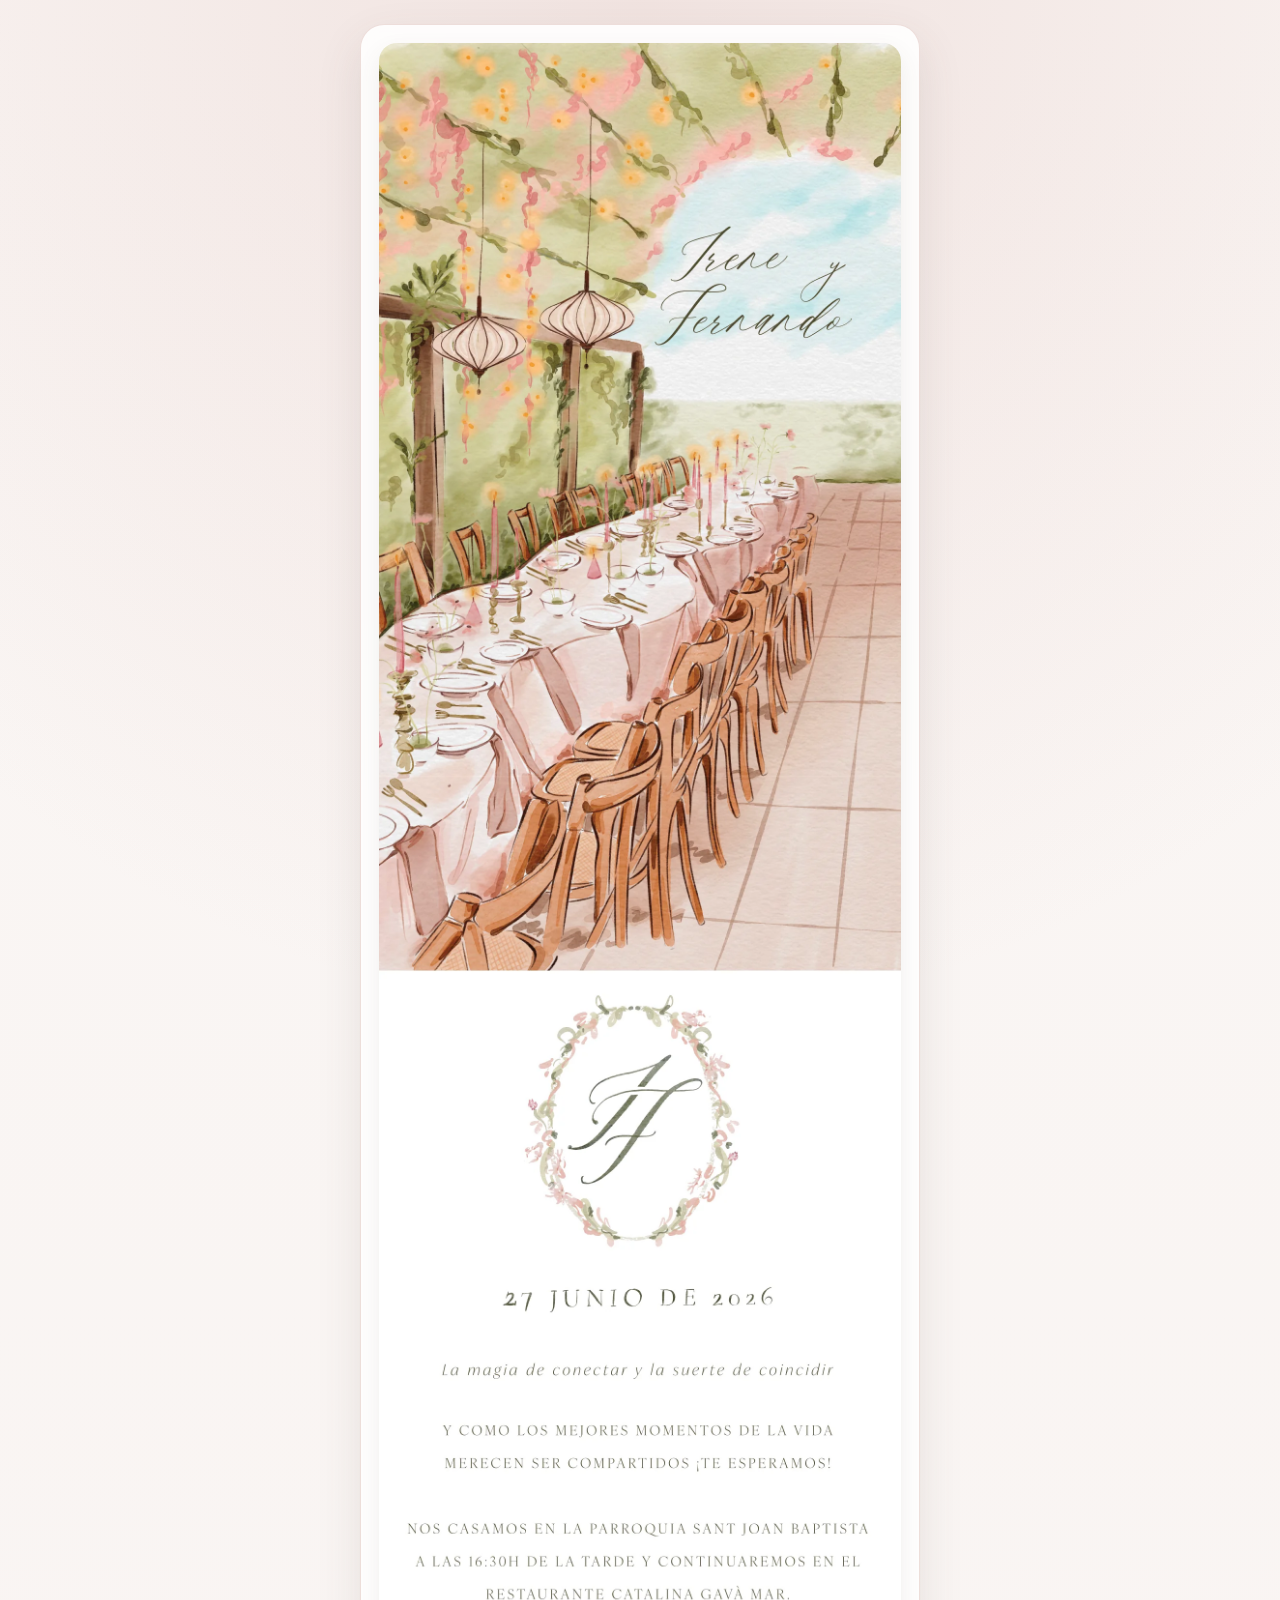
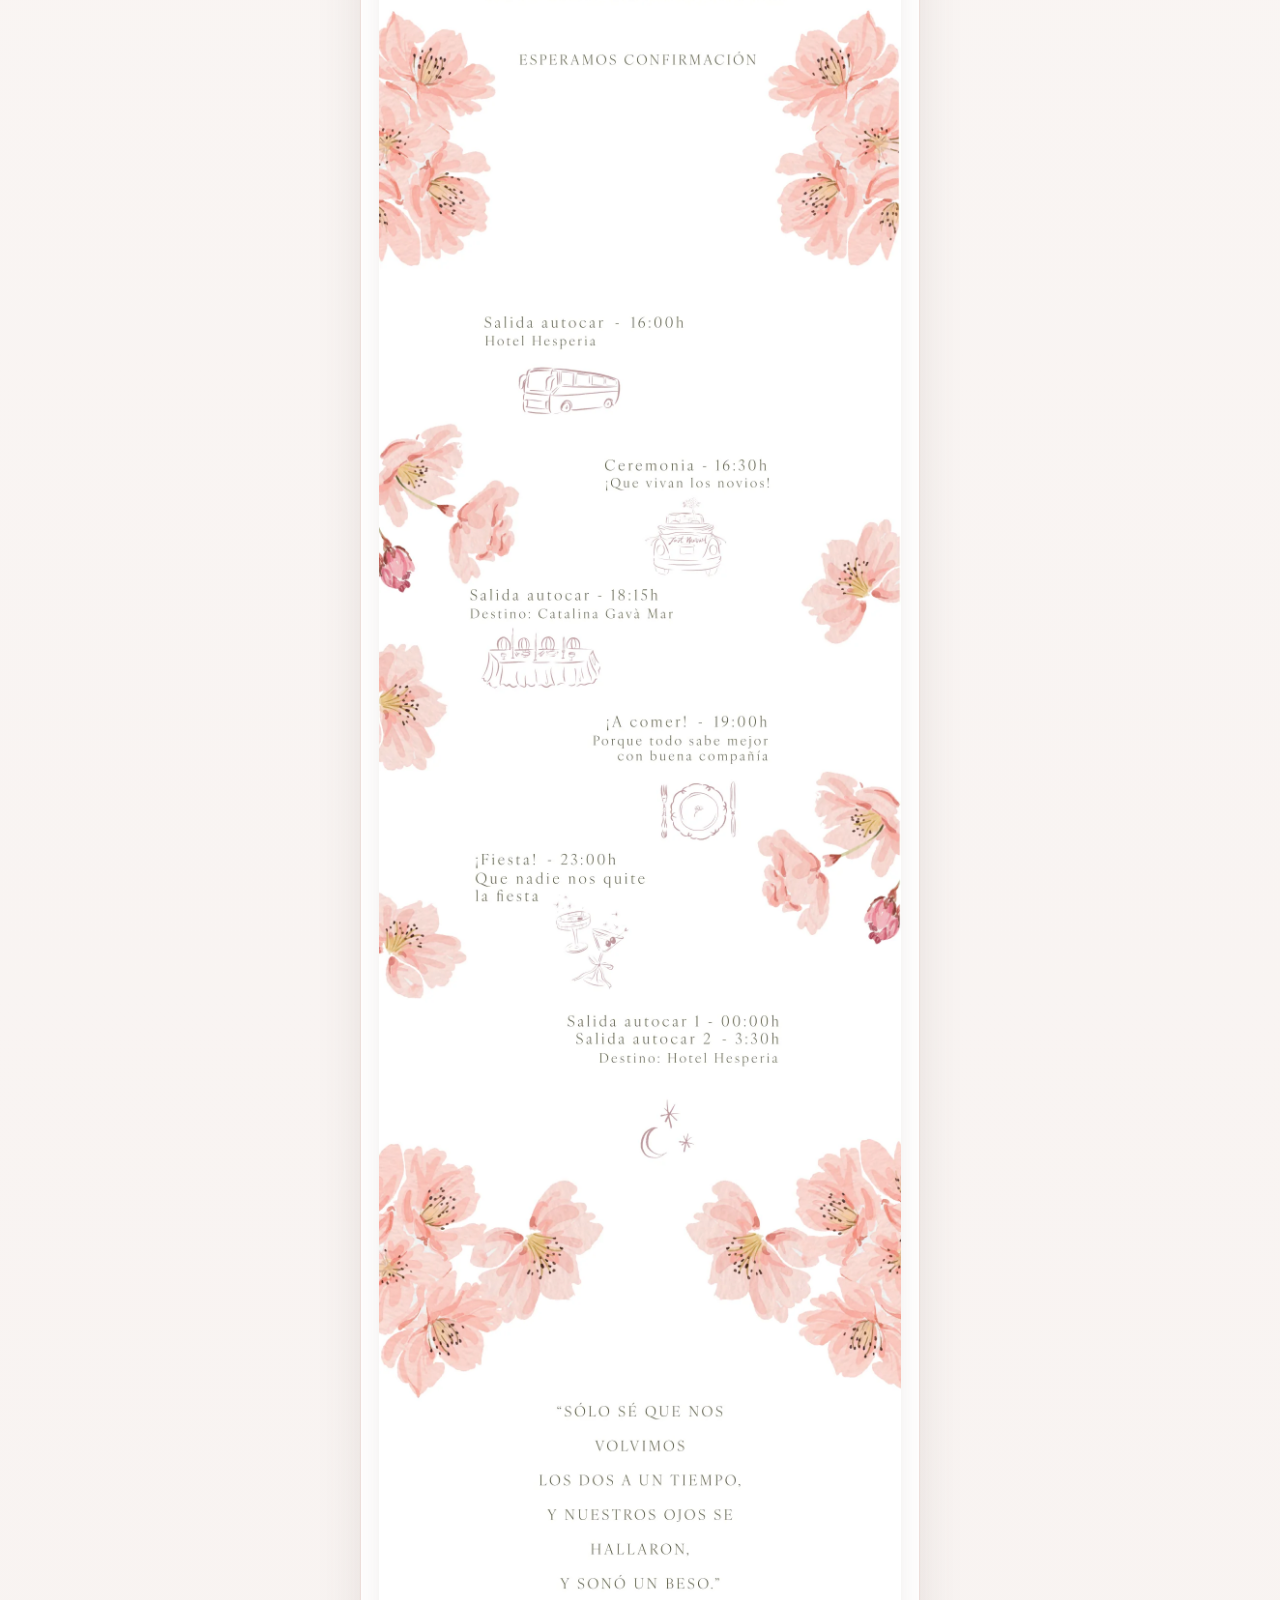
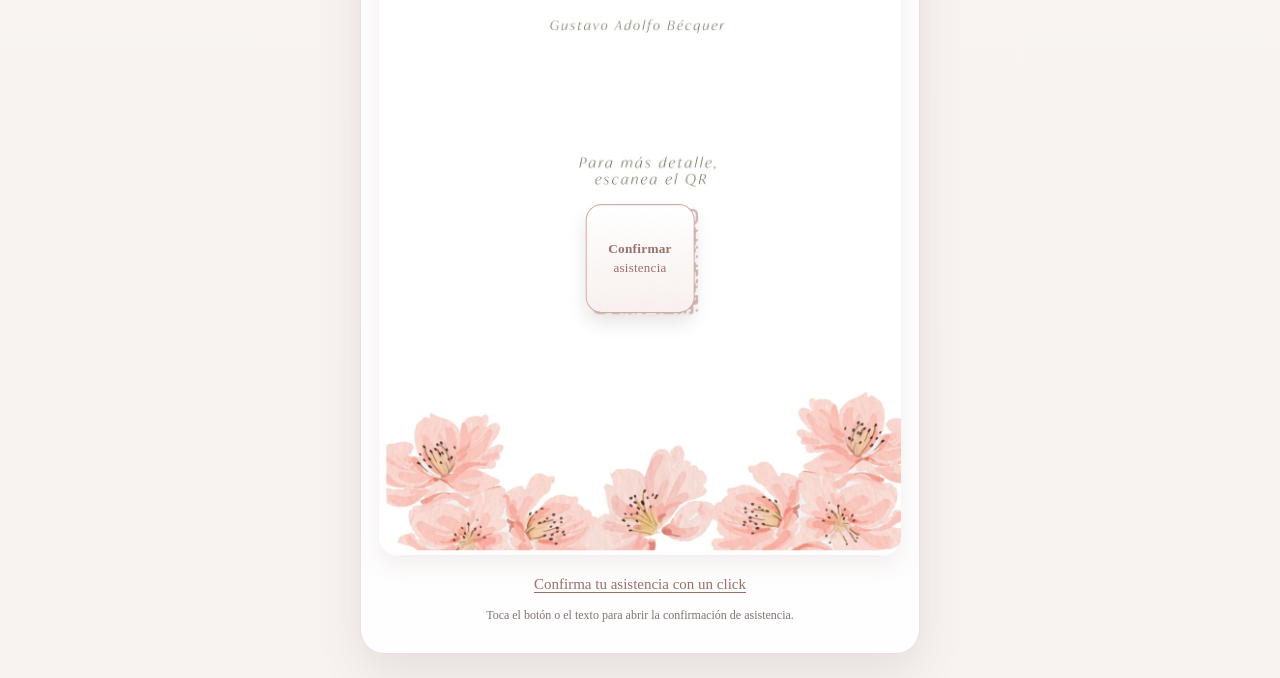
==== index.html @ e555de5a "Add files via upload" ====
<!doctype html>
<html lang="es">
<head>
  <meta charset="utf-8">
  <meta name="viewport" content="width=device-width, initial-scale=1">
  <title>Irene y Fernando - Invitación de boda</title>
  <meta name="description" content="Invitación de boda de Irene y Fernando con acceso directo a la confirmación de asistencia.">
  <style>
    :root {
      --bg: #f8f3f1;
      --text: #5d4a46;
      --accent: #cfa39b;
      --accent-dark: #9a6f69;
      --shadow: 0 18px 45px rgba(94, 73, 69, 0.12);
      --radius: 24px;
    }

    * { box-sizing: border-box; }

    html, body {
      min-height: 100%;
    }

    body {
      margin: 0;
      font-family: Georgia, "Times New Roman", serif;
      background:
        radial-gradient(circle at top, rgba(223, 191, 186, 0.35), transparent 26%),
        linear-gradient(180deg, #faf6f4 0%, var(--bg) 100%);
      color: var(--text);
    }

    .page {
      min-height: 100vh;
      display: grid;
      place-items: center;
      padding: 24px;
    }

    .wrap {
      width: min(100%, 560px);
      margin-inline: auto;
    }

    .card {
      background: rgba(255, 255, 255, 0.88);
      backdrop-filter: blur(8px);
      border: 1px solid rgba(207, 163, 155, 0.35);
      border-radius: var(--radius);
      box-shadow: var(--shadow);
      padding: 18px;
    }

    .invitation {
      position: relative;
      margin: 0;
      width: 100%;
      border-radius: 18px;
      overflow: hidden;
      background: #fff;
      box-shadow: 0 10px 25px rgba(94, 73, 69, 0.09);
      line-height: 0;
    }

    .invitation img {
      width: 100%;
      height: auto;
      display: block;
    }

    .rsvp-button {
      position: absolute;
      left: 50%;
      top: 90.55%;
      width: 20.8%;
      min-height: 56px;
      aspect-ratio: 1 / 1;
      display: grid;
      place-items: center;
      padding: 10px;
      text-align: center;
      text-decoration: none;
      color: var(--accent-dark);
      background: linear-gradient(180deg, rgba(255,255,255,0.98), rgba(248,240,238,0.98));
      border: 1.5px solid rgba(207, 163, 155, 0.9);
      border-radius: 16px;
      box-shadow: 0 10px 18px rgba(94, 73, 69, 0.14);
      font-size: clamp(10px, 1.8vw, 13px);
      line-height: 1.15;
      letter-spacing: .02em;
      transform: translateX(-50%);
      transition: transform .18s ease, box-shadow .18s ease;
      cursor: pointer;
    }

    .rsvp-button strong {
      display: block;
      font-size: 1.02em;
      margin-bottom: 4px;
    }

    .rsvp-button:hover,
    .rsvp-button:focus-visible {
      transform: translateX(-50%) translateY(-2px);
      box-shadow: 0 14px 24px rgba(94, 73, 69, 0.18);
      outline: none;
    }

    .fallback {
      margin: 18px 4px 2px;
      text-align: center;
      font-size: 15px;
      line-height: 1.5;
    }

    .fallback a {
      color: var(--accent-dark);
      text-decoration-thickness: 1px;
      text-underline-offset: 3px;
    }

    .note {
      margin-top: 12px;
      text-align: center;
      font-size: 12px;
      color: rgba(93, 74, 70, 0.78);
    }

    code {
      background: rgba(207, 163, 155, 0.14);
      padding: 2px 6px;
      border-radius: 6px;
    }

    @media (max-width: 520px) {
      .page { padding: 10px; }
      .card { padding: 10px; border-radius: 20px; }
      .rsvp-button {
        border-radius: 14px;
        font-size: 11px;
        width: 22.5%;
        top: 90.35%;
      }
      .fallback { font-size: 14px; }
    }
  </style>
</head>
<body>
  <main class="page">
    <section class="wrap">
      <div class="card">
        <figure class="invitation">
          <img
            src="[data-uri]"
            alt="Invitación de boda de Irene y Fernando"
          >
          <a class="rsvp-button js-rsvp-link" href="#" target="_blank" rel="noopener noreferrer" aria-label="Confirmar asistencia">
            <span>
              <strong>Confirmar</strong>
              asistencia
            </span>
          </a>
        </figure>

        <p class="fallback">
          <a class="js-rsvp-link" href="#" target="_blank" rel="noopener noreferrer">Confirma tu asistencia con un click</a>
        </p>

        <p class="note">
          Toca el botón o el texto para abrir la confirmación de asistencia.
        </p>
      </div>
    </section>
  </main>

  <script>
    const RSVP_URL = "https://docs.google.com/forms/d/1h_O_kl8TJoMe0tkKKlCCP25VTQrrJd-bVY2NDaOxIsw/edit";

    document.querySelectorAll(".js-rsvp-link").forEach((link) => {
      link.setAttribute("href", RSVP_URL);
    });
  </script>
</body>
</html>
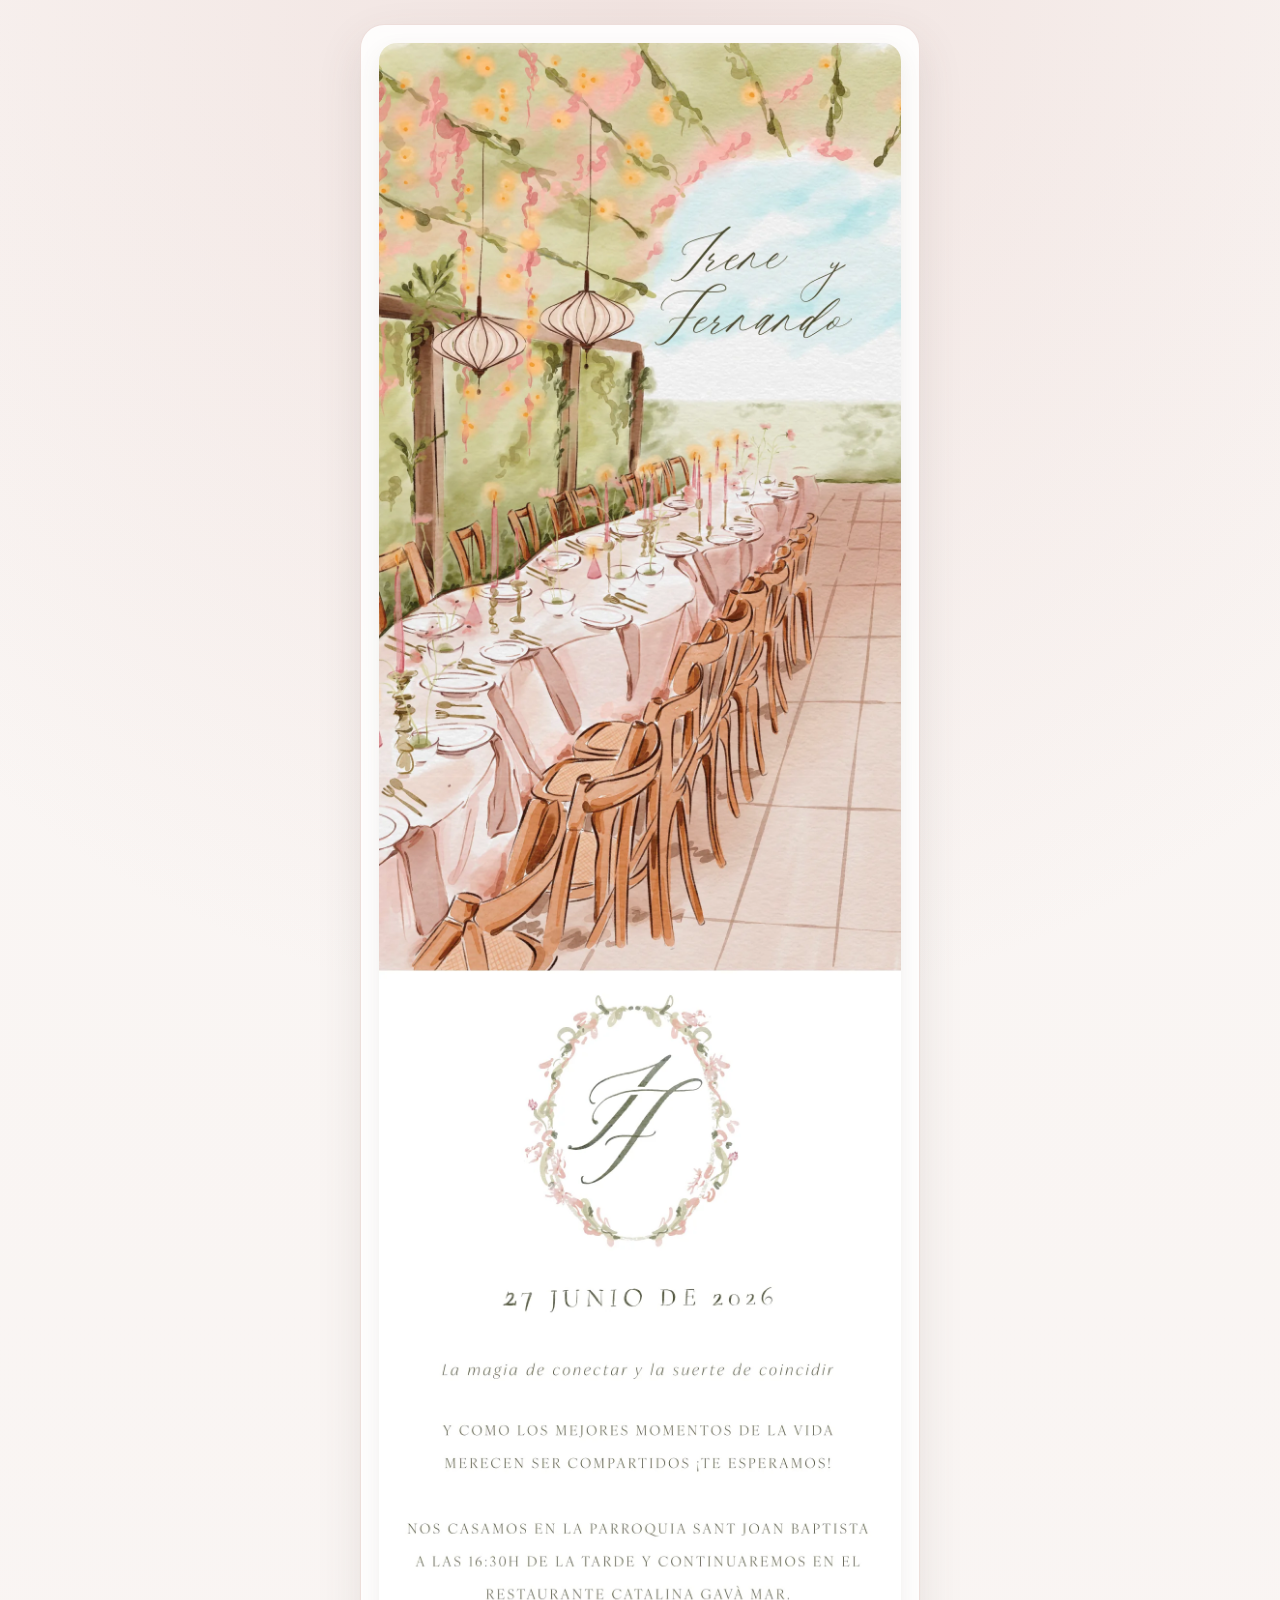
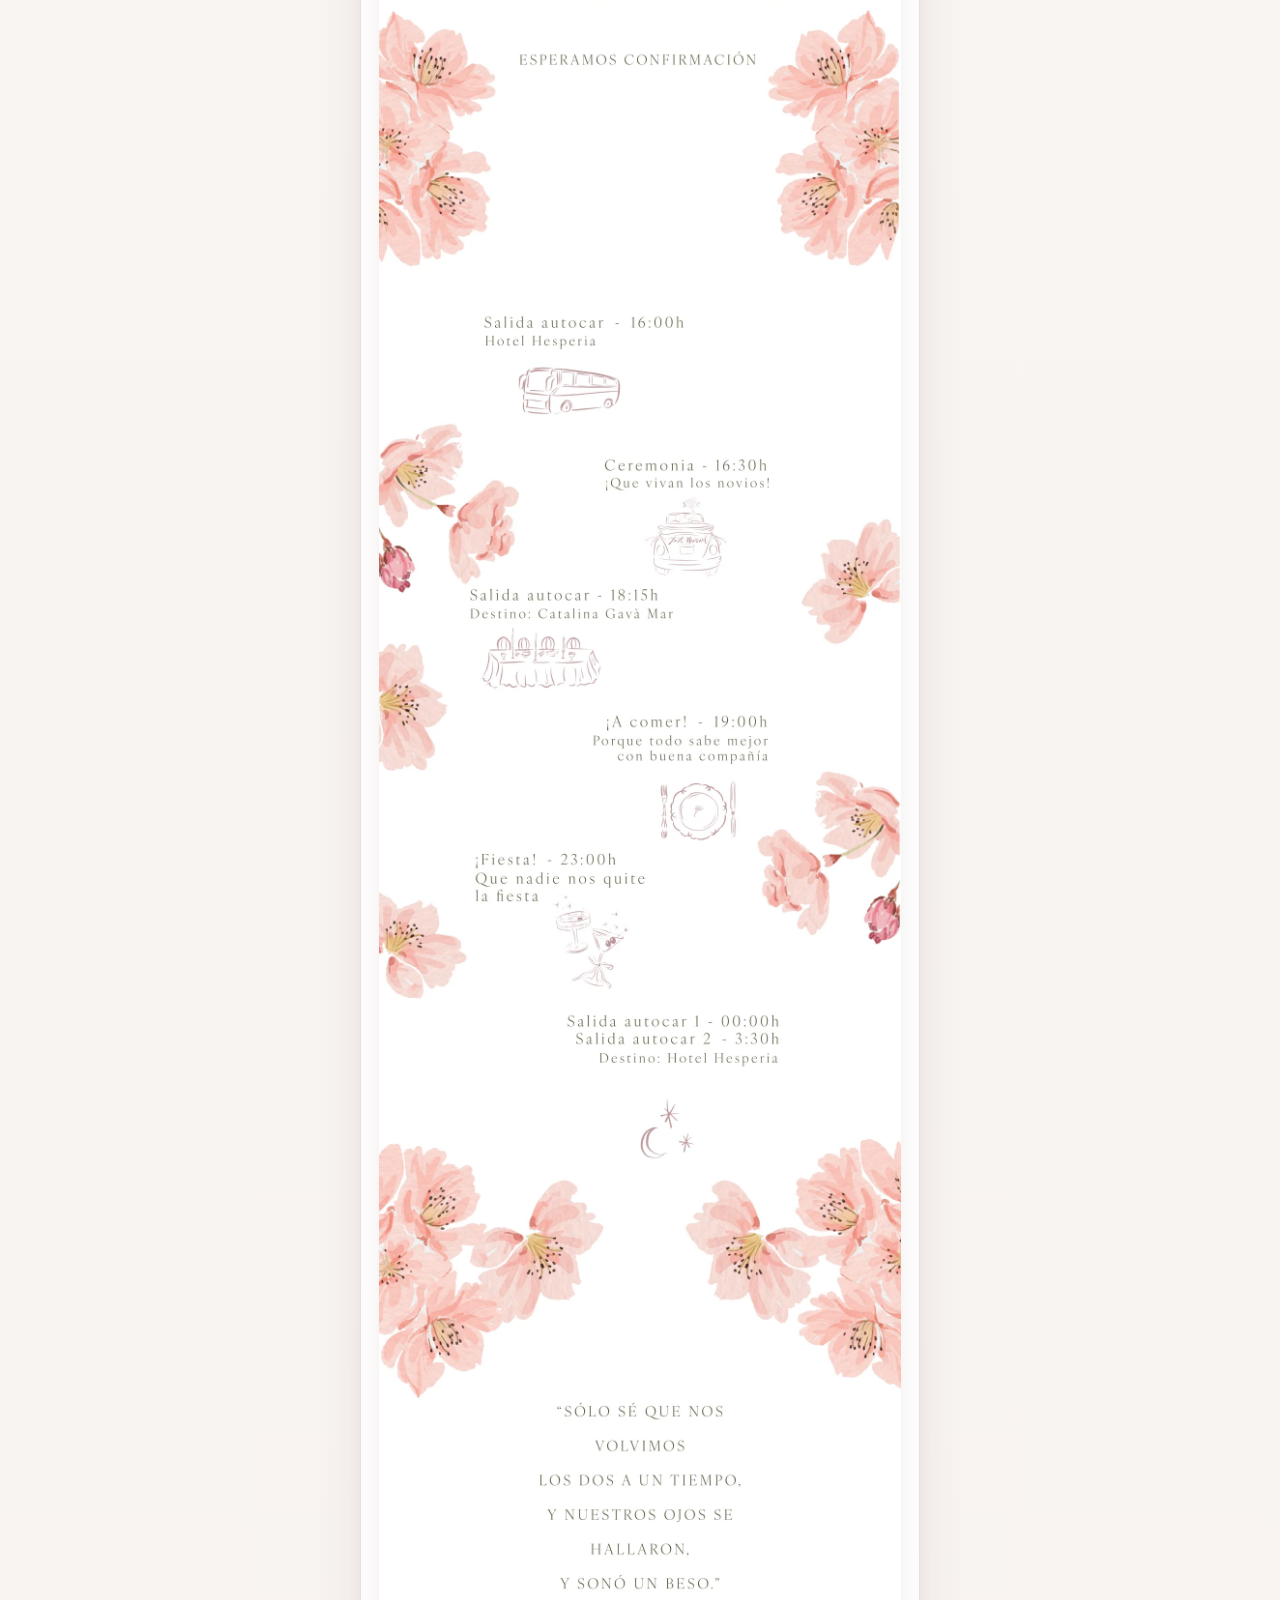
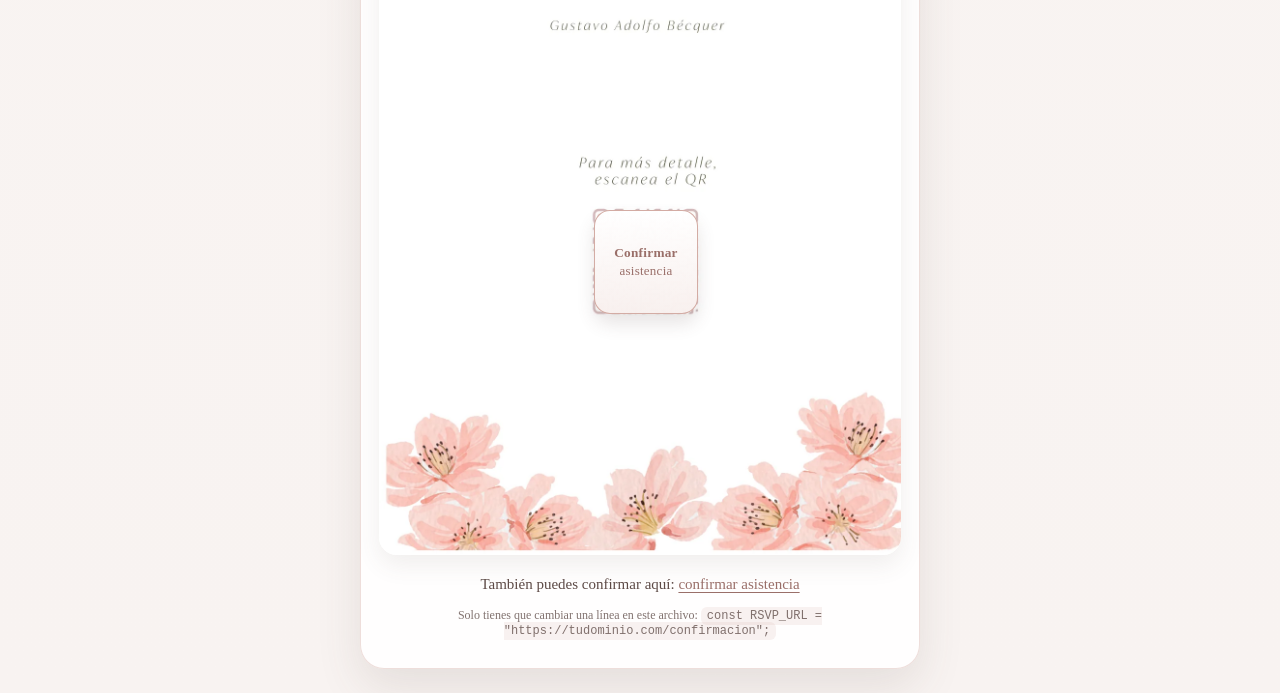
==== commit 313eba2d: "Add files via upload" ====
--- a/index.html
+++ b/index.html
@@ -5,6 +5,21 @@
   <meta name="viewport" content="width=device-width, initial-scale=1">
   <title>Irene y Fernando - Invitación de boda</title>
   <meta name="description" content="Invitación de boda de Irene y Fernando con acceso directo a la confirmación de asistencia.">
+  <link rel="canonical" href="https://www.limonadadefresa.com">
+  <meta property="og:locale" content="es_ES">
+  <meta property="og:type" content="website">
+  <meta property="og:site_name" content="Irene y Fernando">
+  <meta property="og:title" content="Irene y Fernando | Invitación de boda">
+  <meta property="og:description" content="Nuestra invitación de boda. Toda la información del día y la confirmación de asistencia en un clic.">
+  <meta property="og:url" content="https://www.limonadadefresa.com">
+  <meta property="og:image" content="https://www.limonadadefresa.com/preview-whatsapp.jpg">
+  <meta property="og:image:type" content="image/jpeg">
+  <meta property="og:image:width" content="1200">
+  <meta property="og:image:height" content="630">
+  <meta name="twitter:card" content="summary_large_image">
+  <meta name="twitter:title" content="Irene y Fernando | Invitación de boda">
+  <meta name="twitter:description" content="Nuestra invitación de boda. Toda la información del día y la confirmación de asistencia en un clic.">
+  <meta name="twitter:image" content="https://www.limonadadefresa.com/preview-whatsapp.jpg">
   <style>
     :root {
       --bg: #f8f3f1;
@@ -16,10 +31,6 @@
     }
 
     * { box-sizing: border-box; }
-
-    html, body {
-      min-height: 100%;
-    }
 
     body {
       margin: 0;
@@ -39,7 +50,6 @@
 
     .wrap {
       width: min(100%, 560px);
-      margin-inline: auto;
     }
 
     .card {
@@ -53,8 +63,8 @@
 
     .invitation {
       position: relative;
+      width: 100%;
       margin: 0;
-      width: 100%;
       border-radius: 18px;
       overflow: hidden;
       background: #fff;
@@ -70,9 +80,9 @@
 
     .rsvp-button {
       position: absolute;
-      left: 50%;
-      top: 90.55%;
-      width: 20.8%;
+      left: 41.2%;
+      top: 90.7%;
+      width: 19.9%;
       min-height: 56px;
       aspect-ratio: 1 / 1;
       display: grid;
@@ -88,9 +98,7 @@
       font-size: clamp(10px, 1.8vw, 13px);
       line-height: 1.15;
       letter-spacing: .02em;
-      transform: translateX(-50%);
       transition: transform .18s ease, box-shadow .18s ease;
-      cursor: pointer;
     }
 
     .rsvp-button strong {
@@ -101,7 +109,7 @@
 
     .rsvp-button:hover,
     .rsvp-button:focus-visible {
-      transform: translateX(-50%) translateY(-2px);
+      transform: translateY(-2px);
       box-shadow: 0 14px 24px rgba(94, 73, 69, 0.18);
       outline: none;
     }
@@ -133,13 +141,11 @@
     }
 
     @media (max-width: 520px) {
-      .page { padding: 10px; }
-      .card { padding: 10px; border-radius: 20px; }
+      .page { padding: 14px; }
+      .card { padding: 12px; border-radius: 20px; }
       .rsvp-button {
         border-radius: 14px;
         font-size: 11px;
-        width: 22.5%;
-        top: 90.35%;
       }
       .fallback { font-size: 14px; }
     }
@@ -154,7 +160,7 @@
             src="[data-uri]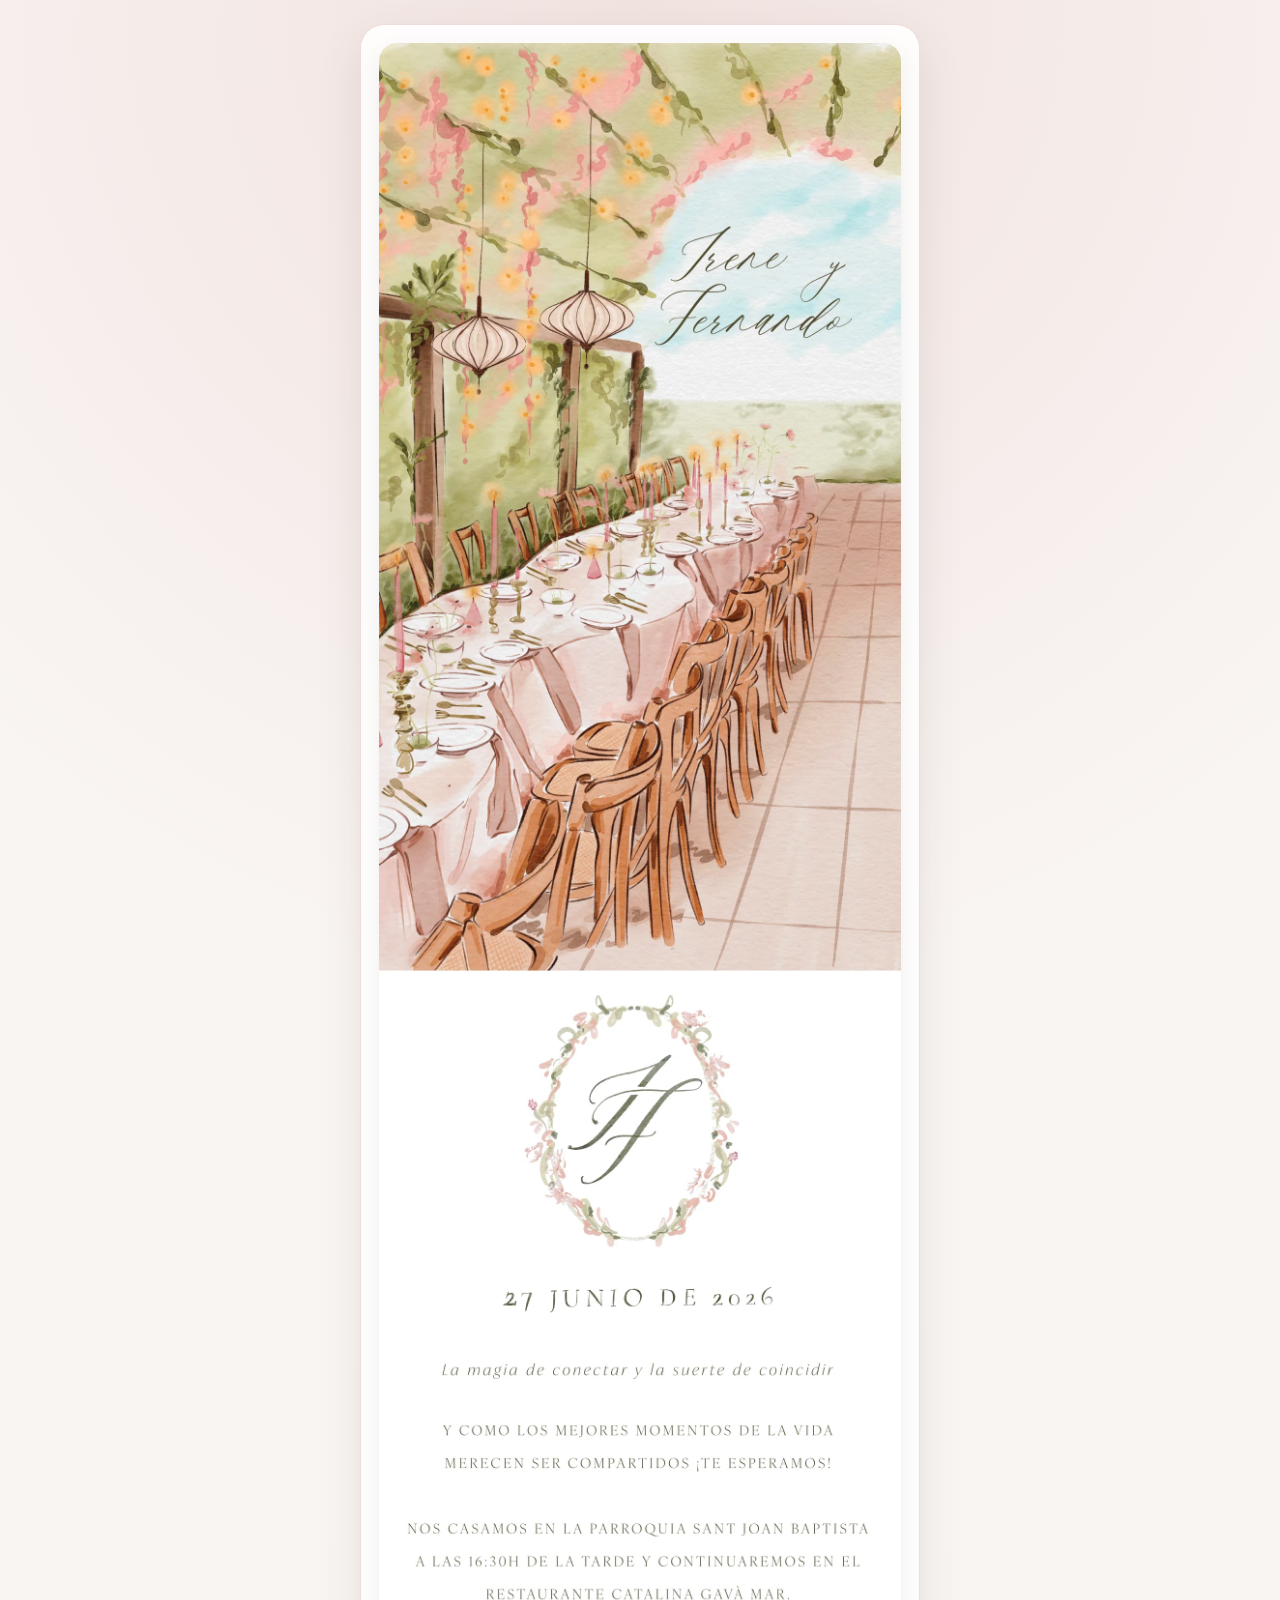
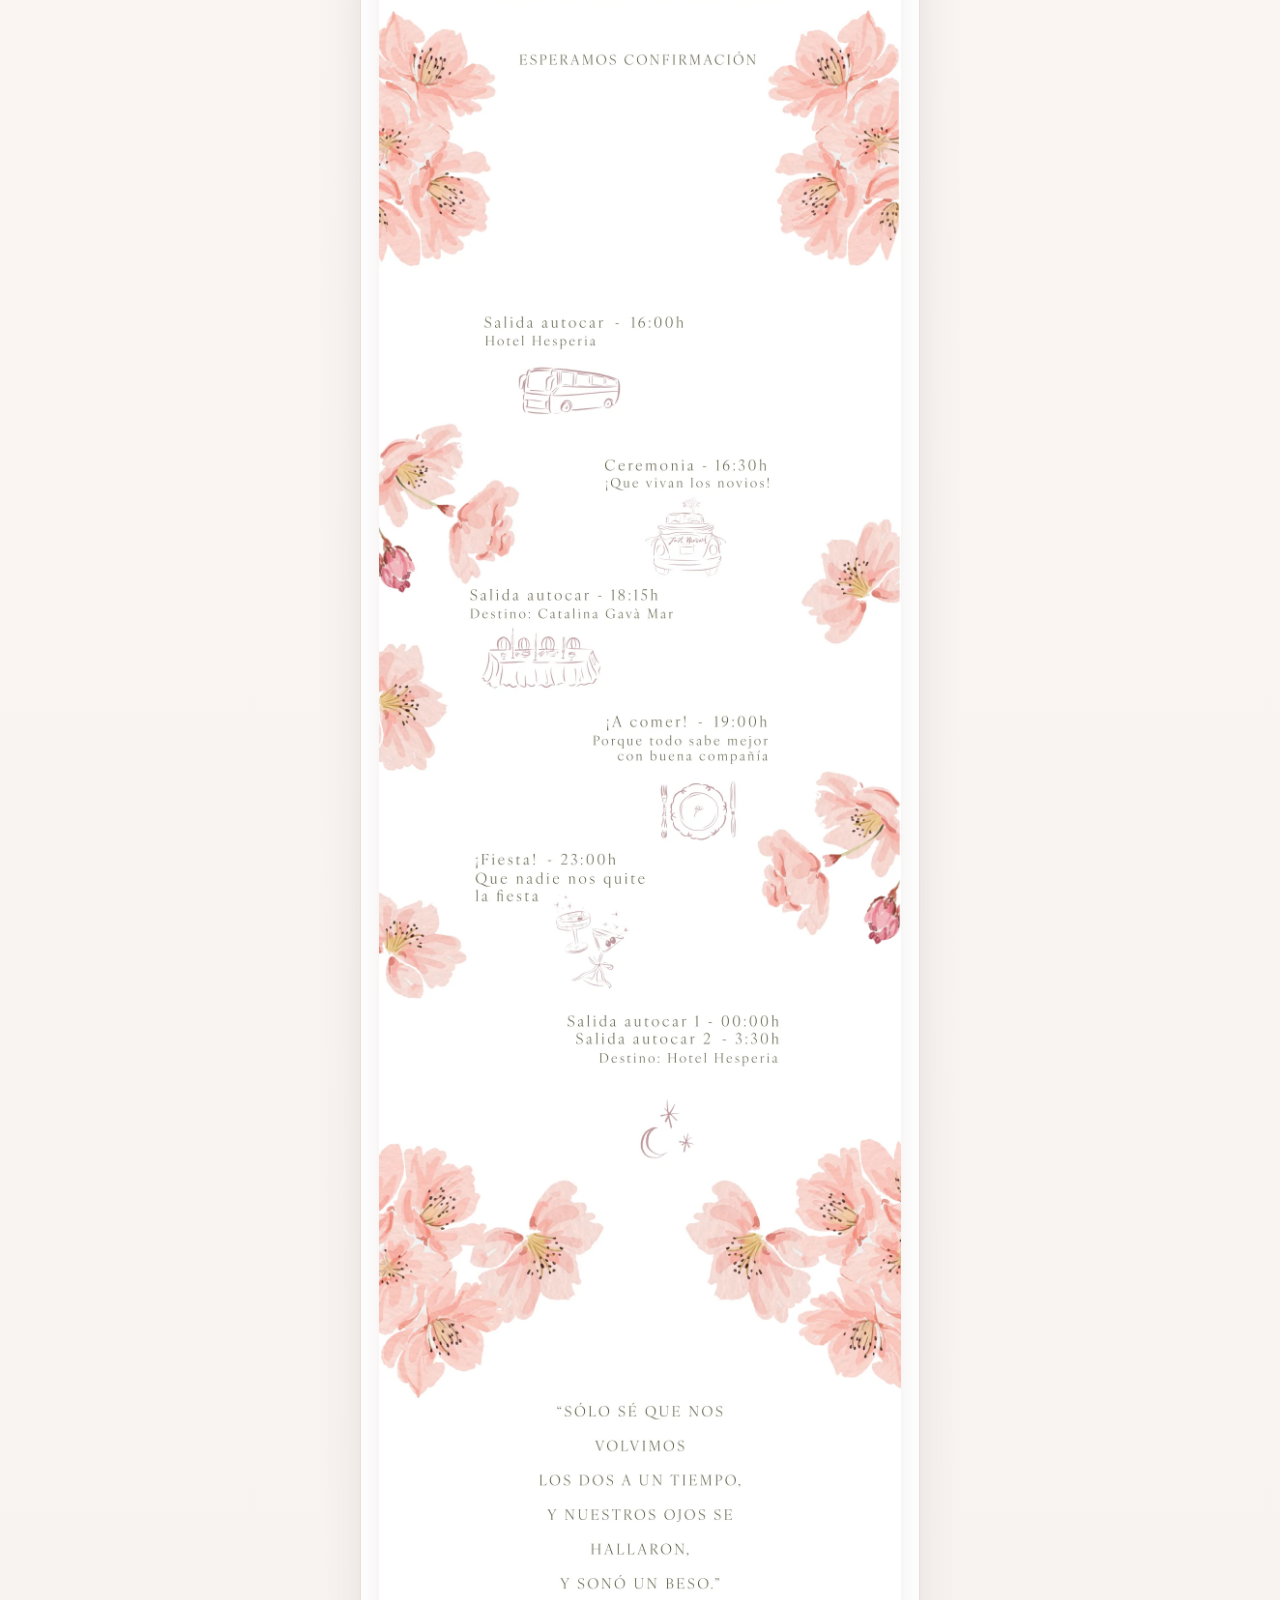
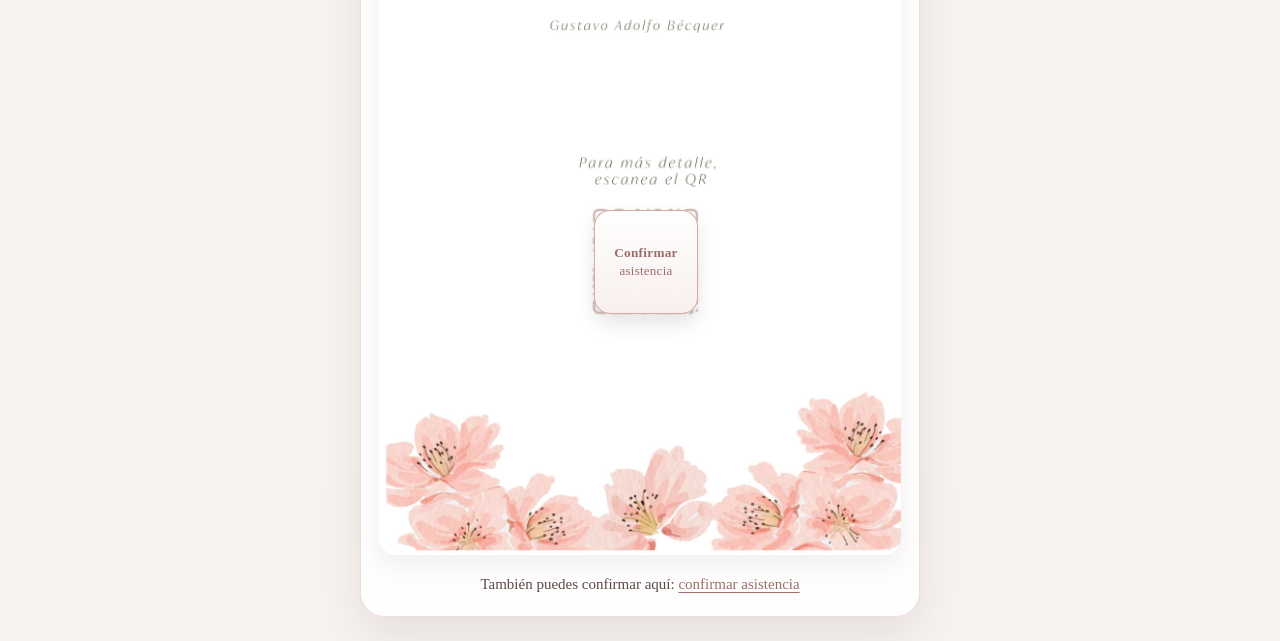
==== commit c40003bc: "Add files via upload" ====
--- a/index.html
+++ b/index.html
@@ -172,17 +172,12 @@
           También puedes confirmar aquí:
           <a class="js-rsvp-link" href="#">confirmar asistencia</a>
         </p>
-
-        <p class="note">
-          Solo tienes que cambiar una línea en este archivo:
-          <code>const RSVP_URL = "https://tudominio.com/confirmacion";</code>
-        </p>
       </div>
     </section>
   </main>
 
   <script>
-    const RSVP_URL = "https://tudominio.com/confirmacion";
+    const RSVP_URL = "https://docs.google.com/forms/d/1h_O_kl8TJoMe0tkKKlCCP25VTQrrJd-bVY2NDaOxIsw/edit";
 
     document.querySelectorAll(".js-rsvp-link").forEach((link) => {
       link.href = RSVP_URL;
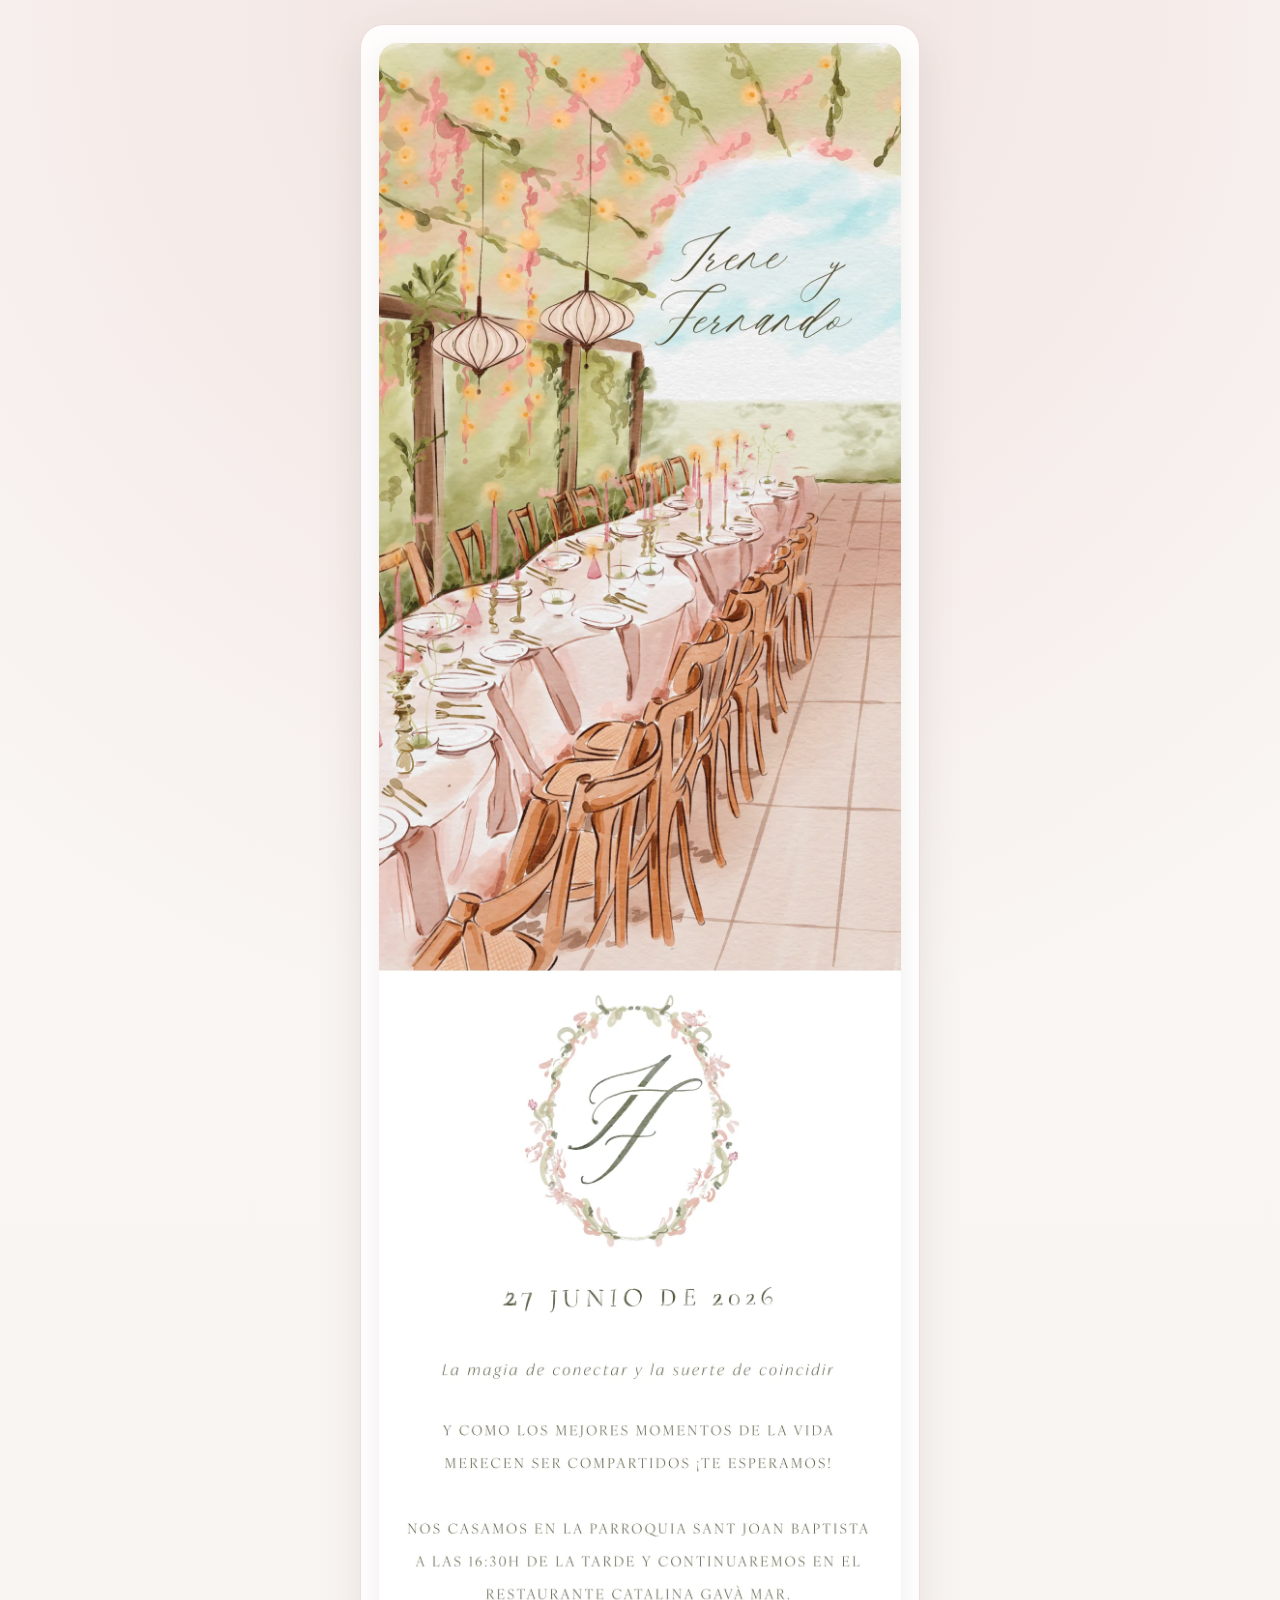
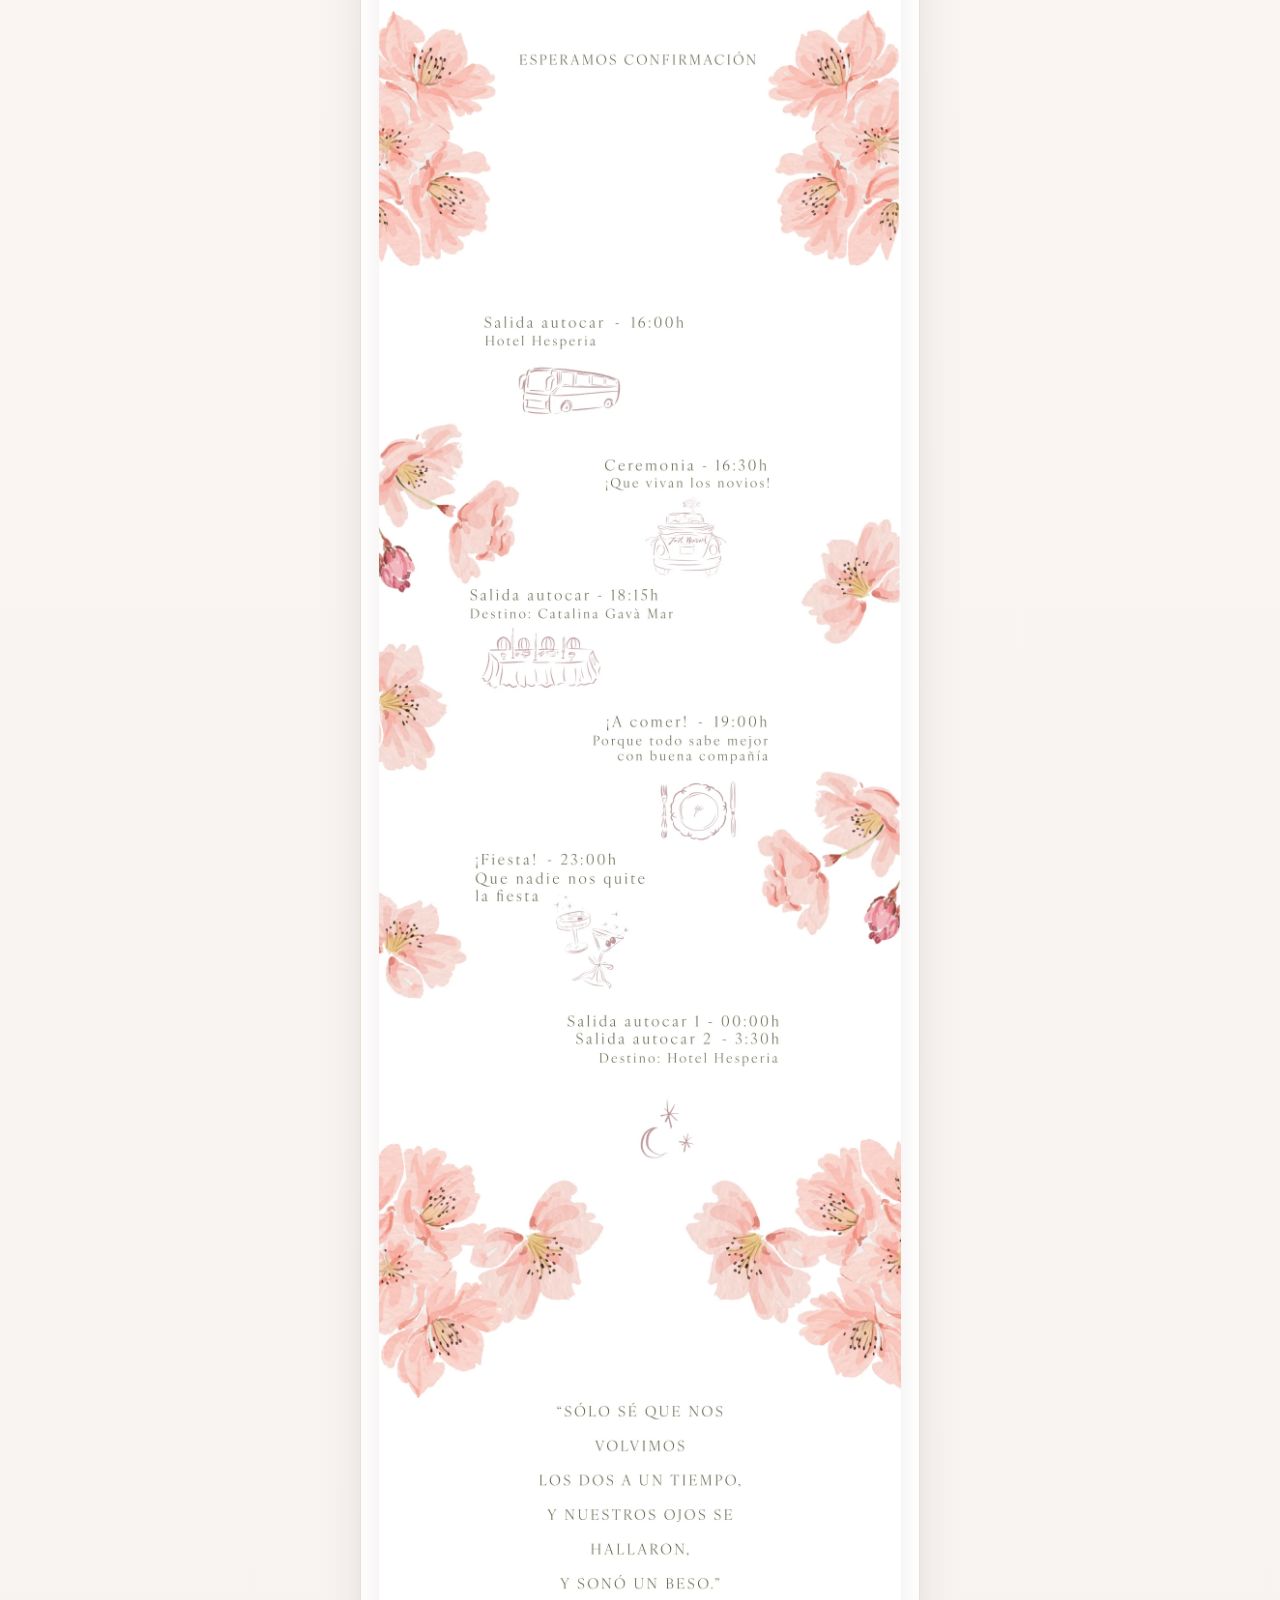
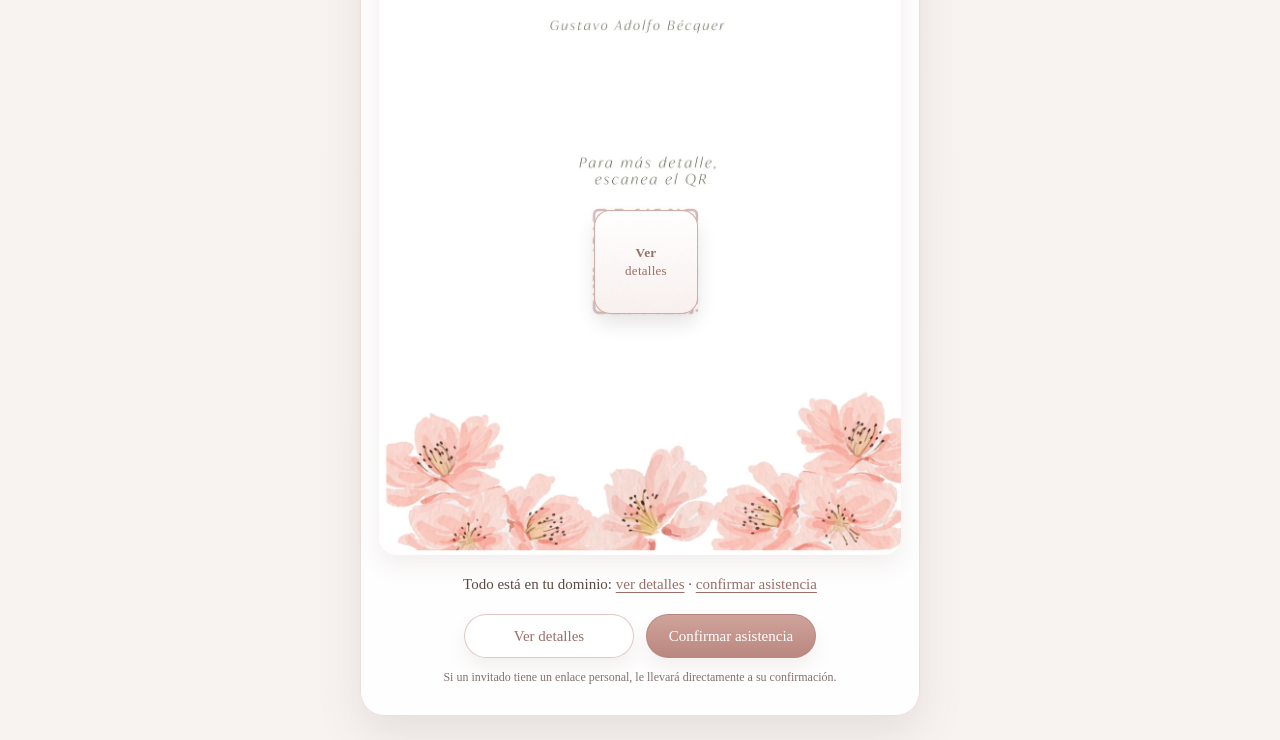
==== commit f0bc5b7b: "Add files via upload" ====
--- a/index.html
+++ b/index.html
@@ -134,6 +134,36 @@
       color: rgba(93, 74, 70, 0.78);
     }
 
+    .actions {
+      display: flex;
+      gap: 12px;
+      justify-content: center;
+      flex-wrap: wrap;
+      margin-top: 18px;
+    }
+
+    .pill {
+      display: inline-flex;
+      align-items: center;
+      justify-content: center;
+      min-width: 170px;
+      padding: 12px 18px;
+      border-radius: 999px;
+      border: 1px solid rgba(207, 163, 155, 0.6);
+      color: var(--accent-dark);
+      text-decoration: none;
+      background: rgba(255,255,255,0.88);
+      box-shadow: 0 10px 18px rgba(94, 73, 69, 0.08);
+      font-size: 15px;
+      line-height: 1.2;
+    }
+
+    .pill-solid {
+      background: linear-gradient(180deg, #cfa39b 0%, #b98780 100%);
+      color: #fff;
+      border-color: rgba(185, 135, 128, 0.9);
+    }
+
     code {
       background: rgba(207, 163, 155, 0.14);
       padding: 2px 6px;
@@ -160,27 +190,44 @@
             src="[data-uri]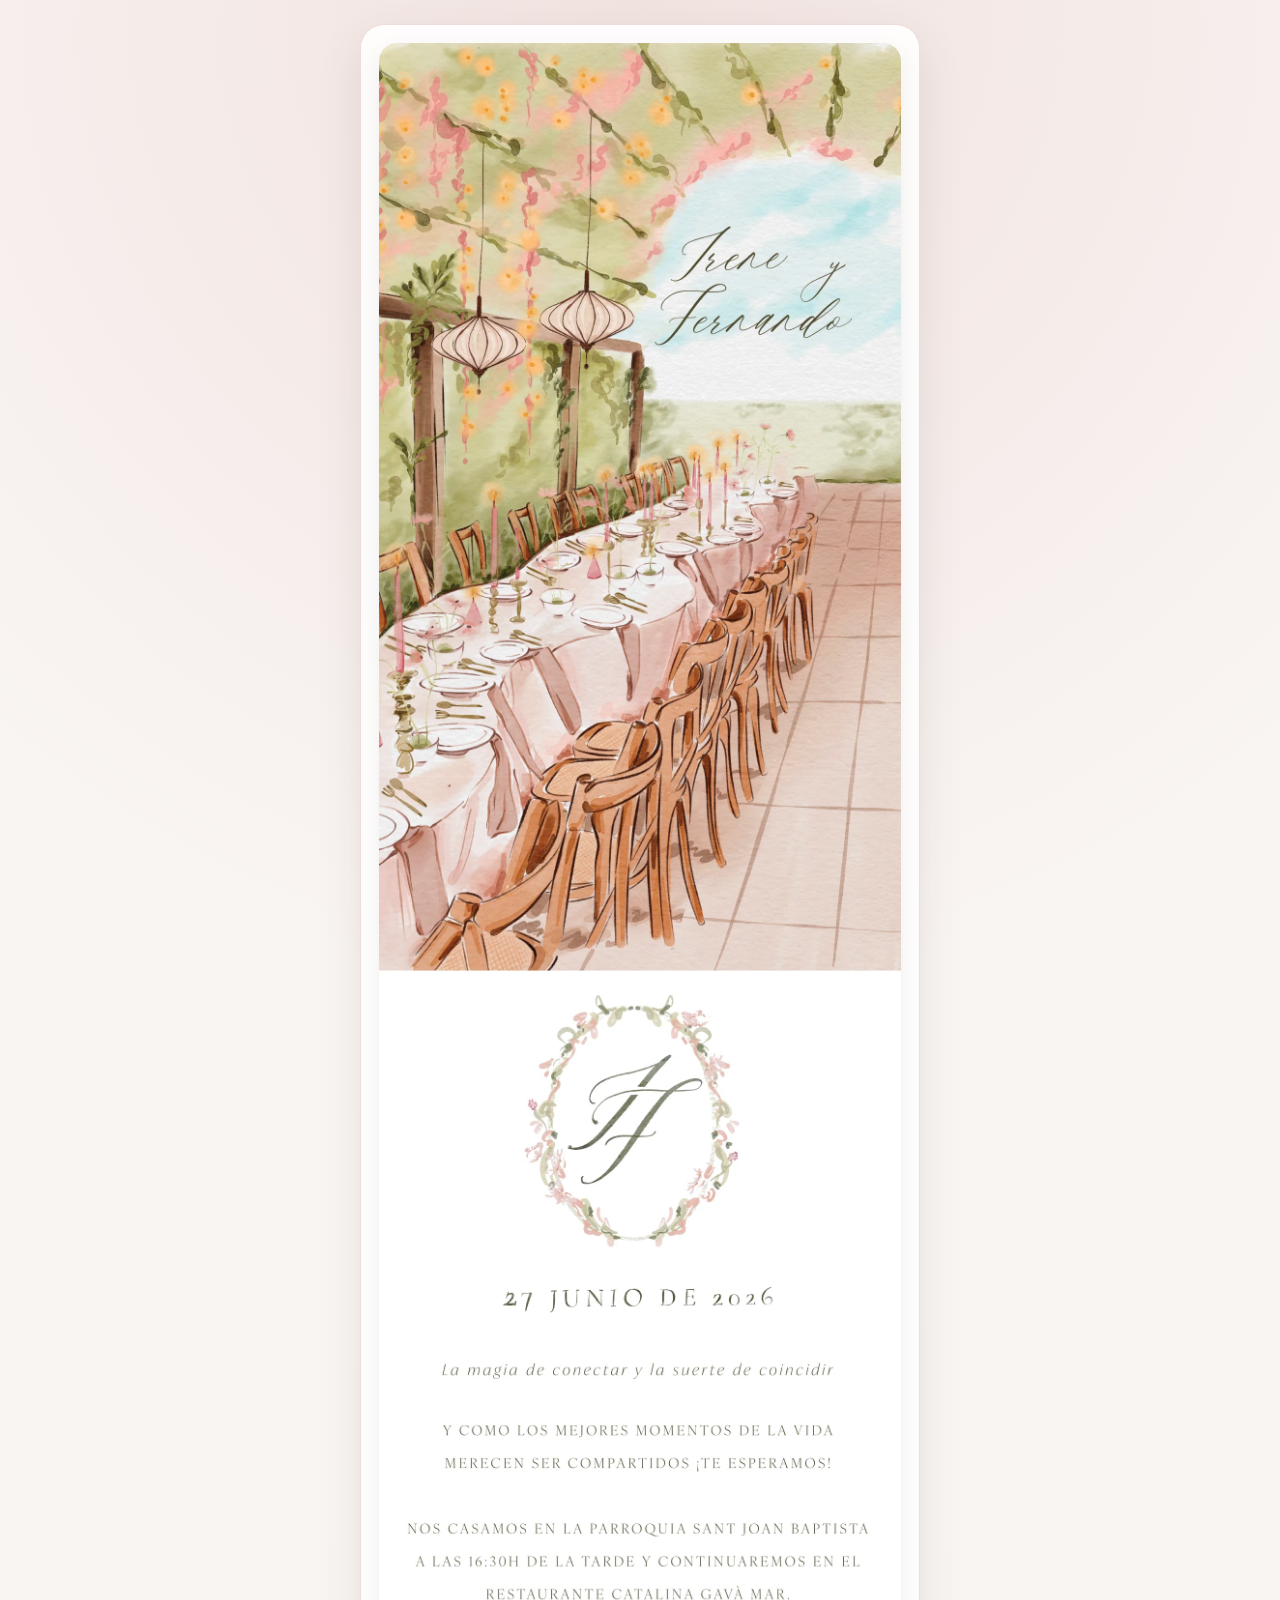
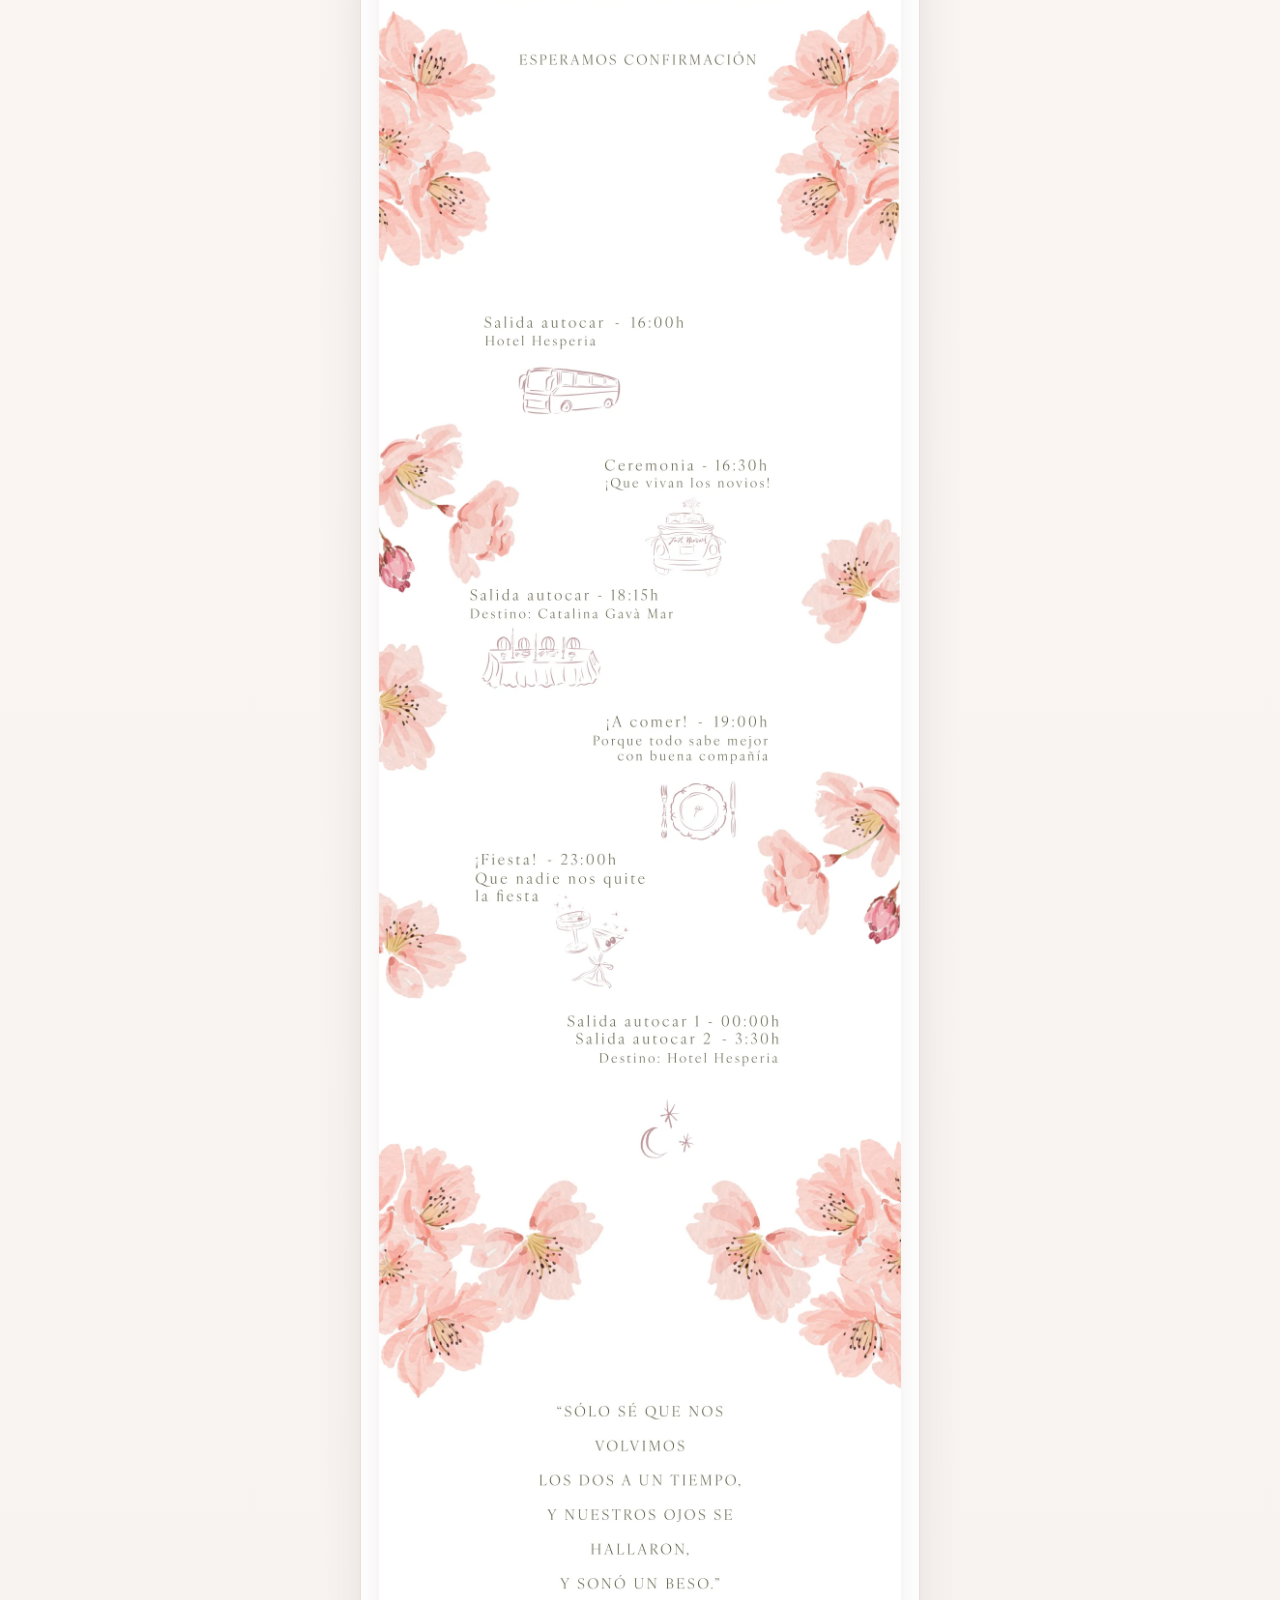
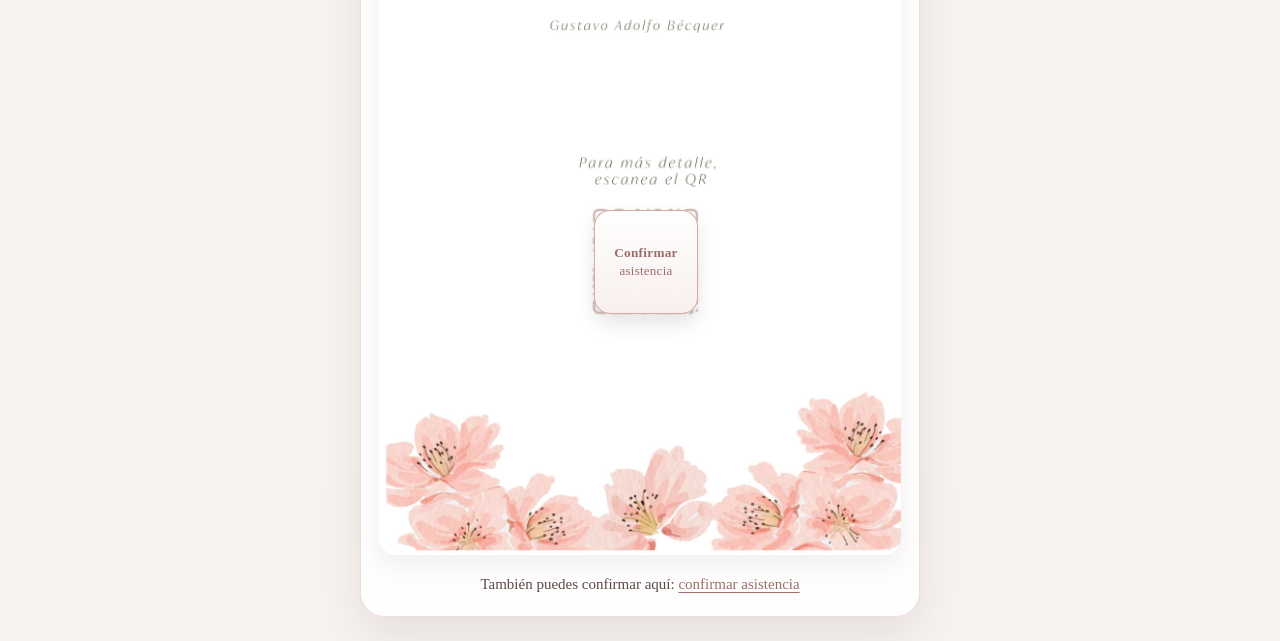
==== commit 35f41e5d: "Add files via upload" ====
--- a/index.html
+++ b/index.html
@@ -134,36 +134,6 @@
       color: rgba(93, 74, 70, 0.78);
     }
 
-    .actions {
-      display: flex;
-      gap: 12px;
-      justify-content: center;
-      flex-wrap: wrap;
-      margin-top: 18px;
-    }
-
-    .pill {
-      display: inline-flex;
-      align-items: center;
-      justify-content: center;
-      min-width: 170px;
-      padding: 12px 18px;
-      border-radius: 999px;
-      border: 1px solid rgba(207, 163, 155, 0.6);
-      color: var(--accent-dark);
-      text-decoration: none;
-      background: rgba(255,255,255,0.88);
-      box-shadow: 0 10px 18px rgba(94, 73, 69, 0.08);
-      font-size: 15px;
-      line-height: 1.2;
-    }
-
-    .pill-solid {
-      background: linear-gradient(180deg, #cfa39b 0%, #b98780 100%);
-      color: #fff;
-      border-color: rgba(185, 135, 128, 0.9);
-    }
-
     code {
       background: rgba(207, 163, 155, 0.14);
       padding: 2px 6px;
@@ -190,44 +160,27 @@
             src="[data-uri]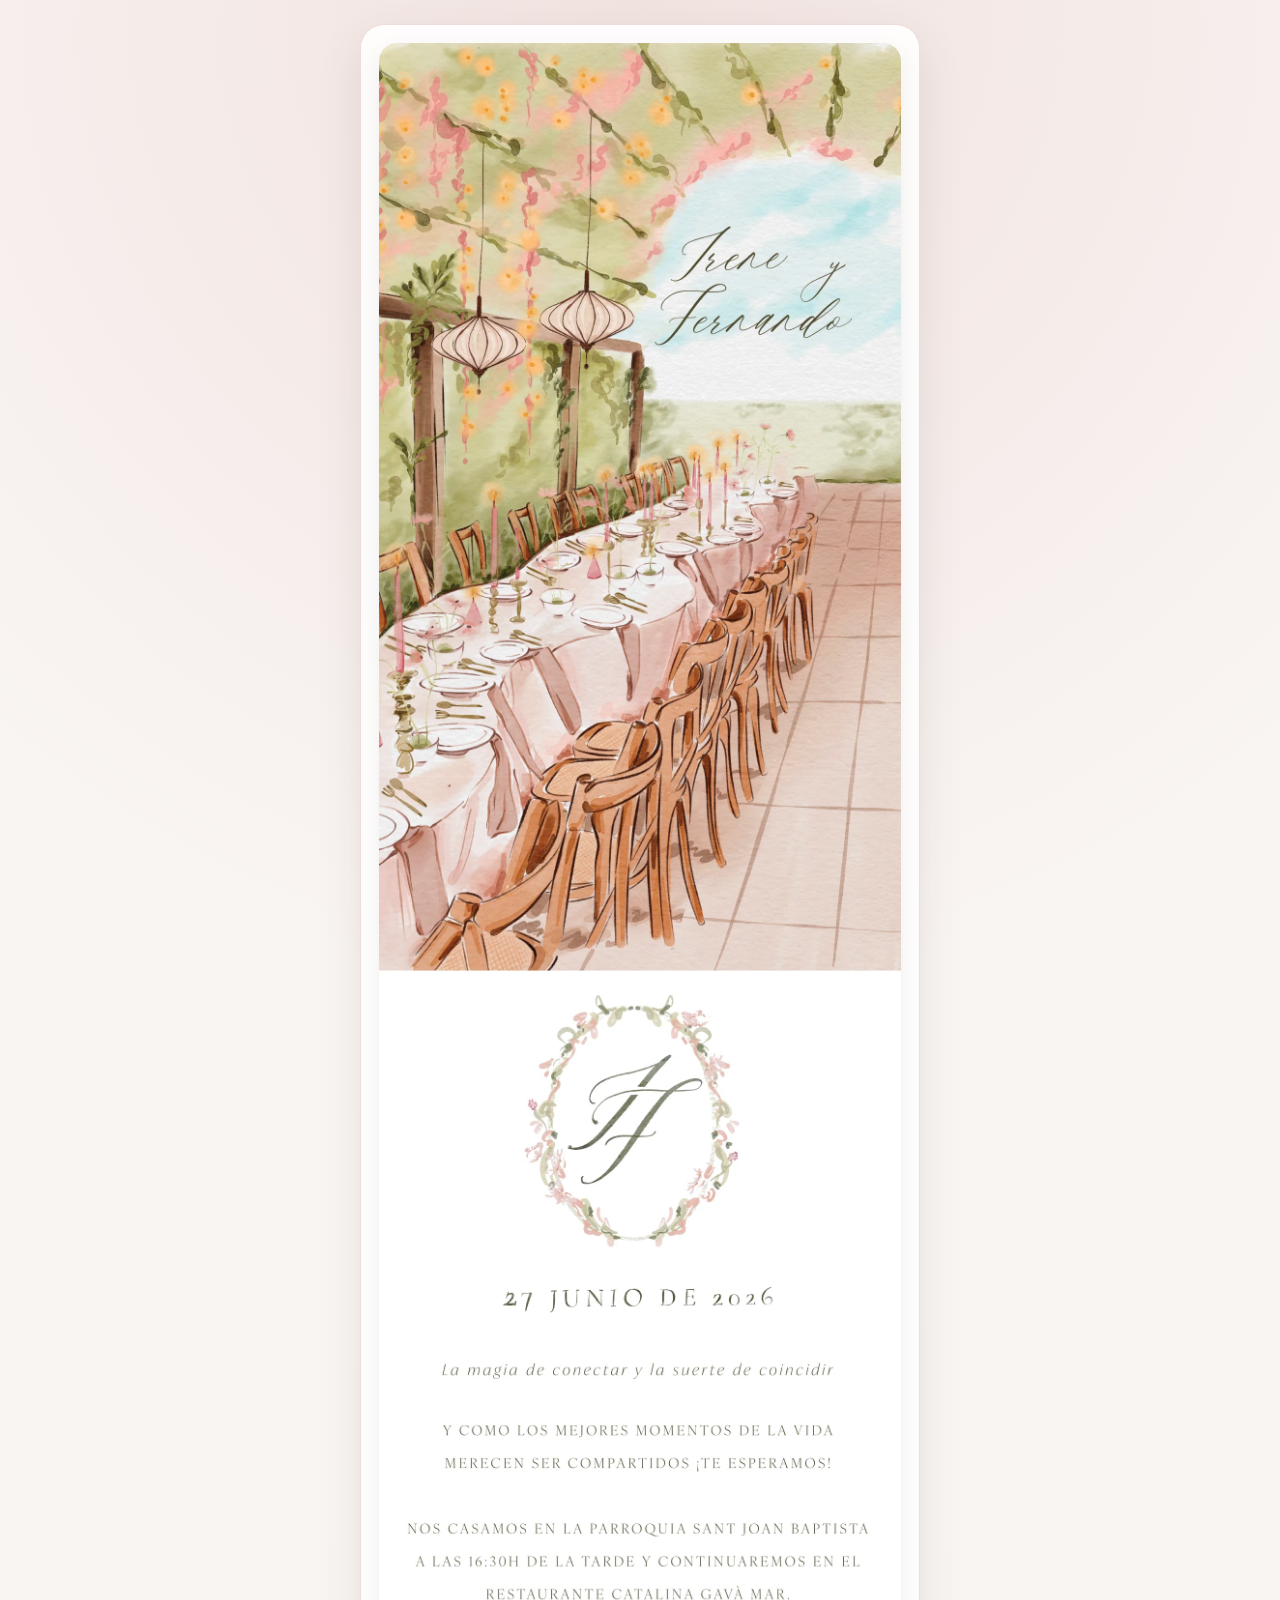
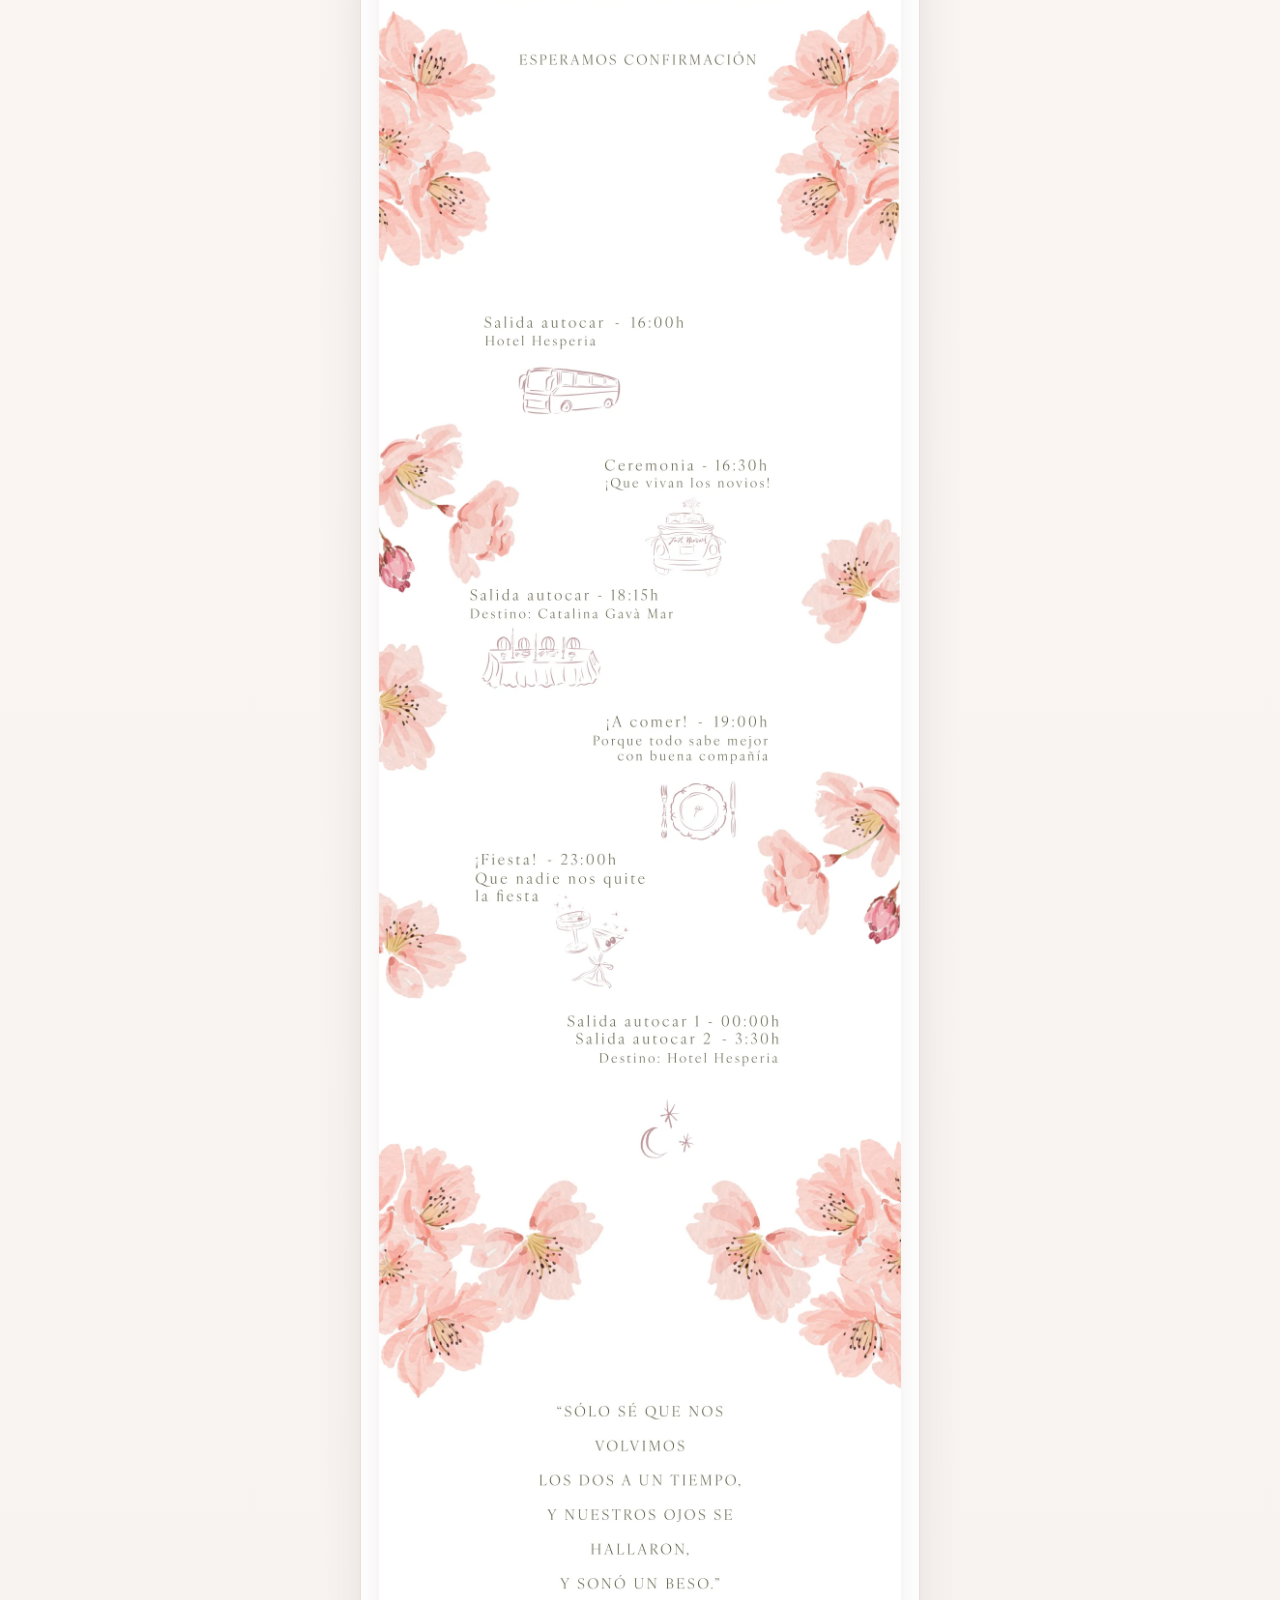
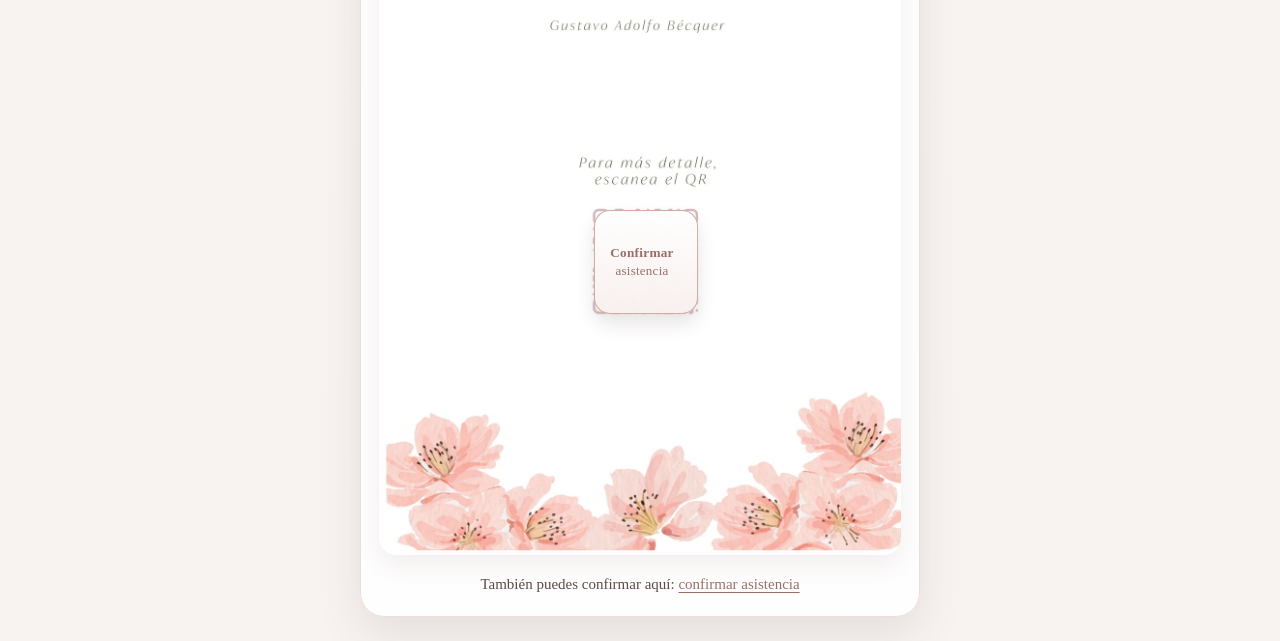
